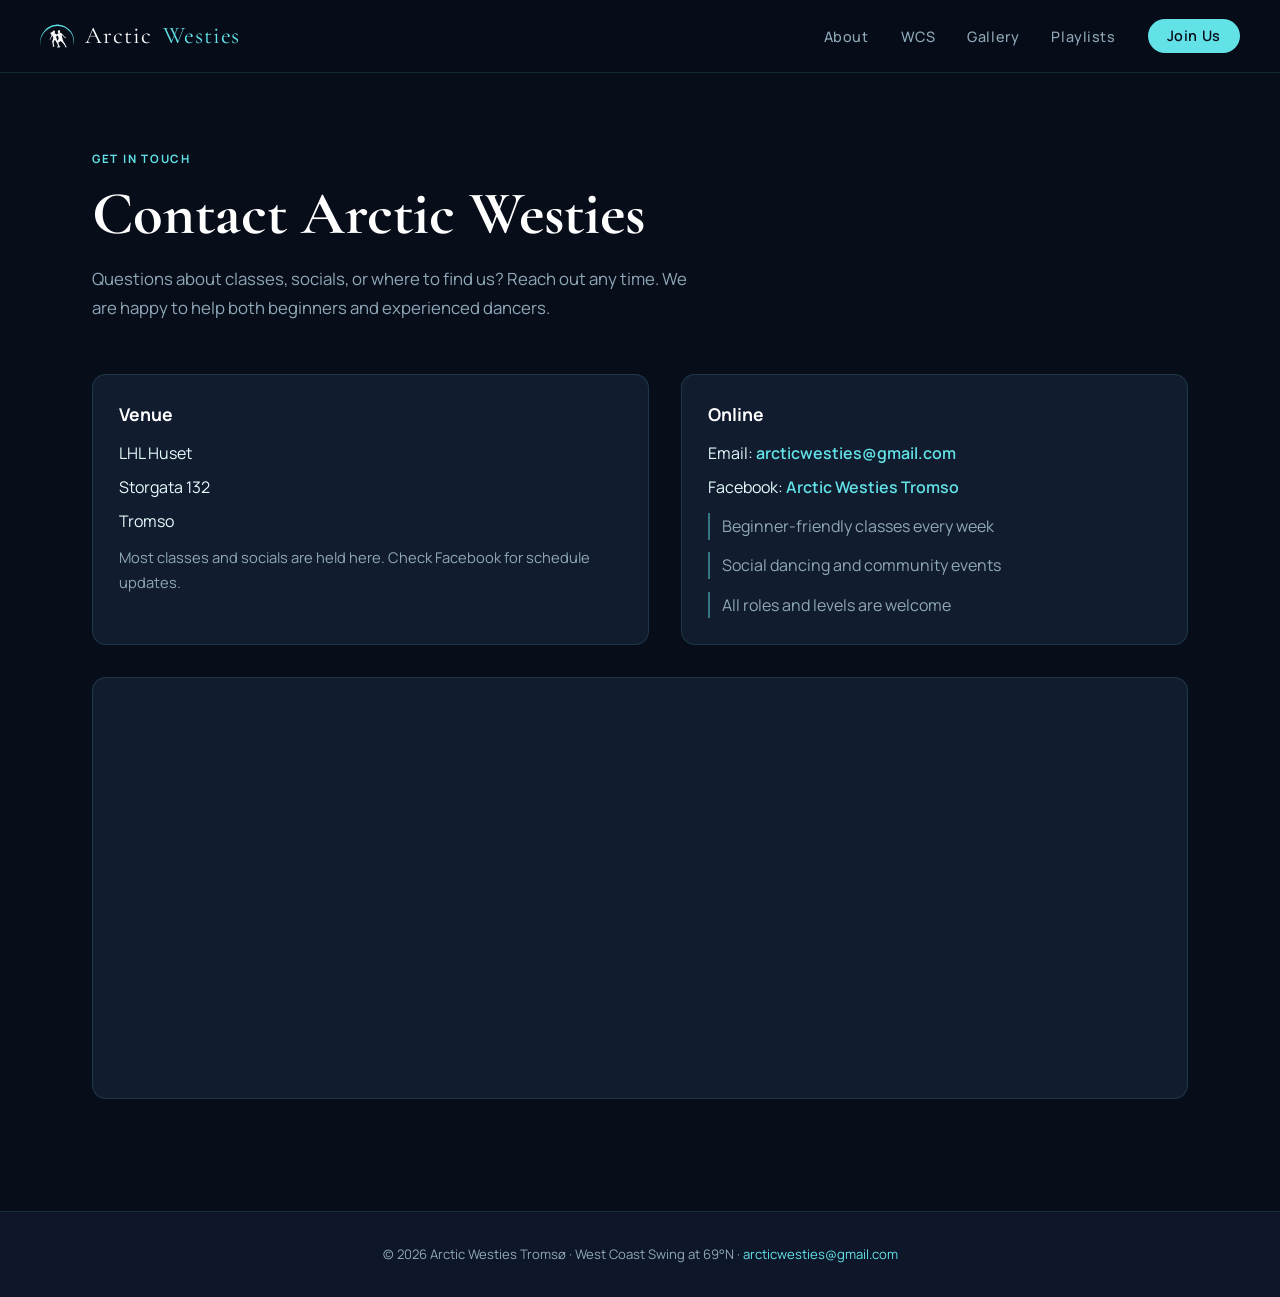
==== contact.html @ b232df4e "add contact page" ====
<!DOCTYPE html>
<html lang="en">
<head>
  <meta charset="UTF-8" />
  <meta name="viewport" content="width=device-width, initial-scale=1.0" />
  <title>Contact — Arctic Westies</title>
  <link rel="icon" type="image/svg+xml" href="favicon.svg" />
  <link rel="icon" type="image/x-icon" href="favicon.ico" />
  <link rel="preconnect" href="https://fonts.googleapis.com" />
  <link rel="preconnect" href="https://fonts.gstatic.com" crossorigin />
  <link href="https://fonts.googleapis.com/css2?family=Manrope:wght@300;400;500;600;700&family=Cormorant+Garamond:ital,wght@0,600;0,700;1,400;1,600&display=swap" rel="stylesheet" />
  <link rel="stylesheet" href="res/shared.css" />
  <style>
    .page-wrap {
      max-width: 1160px;
      margin-inline: auto;
      padding: 9rem 2rem 7rem;
    }

    .section-label {
      display: inline-block;
      font-size: 0.72rem;
      font-weight: 700;
      letter-spacing: 0.15em;
      text-transform: uppercase;
      color: var(--teal);
      margin-bottom: 0.8rem;
    }

    .page-title {
      font-family: 'Cormorant Garamond', serif;
      font-size: clamp(2.4rem, 5vw, 3.8rem);
      color: var(--white);
      line-height: 1.1;
      margin-bottom: 1rem;
    }

    .page-intro {
      color: var(--muted);
      font-size: 1.05rem;
      max-width: 620px;
      line-height: 1.75;
      margin-bottom: 3.2rem;
    }

    .contact-grid {
      display: grid;
      grid-template-columns: 1.1fr 1fr;
      gap: 2rem;
    }

    .contact-card {
      background: var(--card-bg);
      border: 1px solid rgba(var(--teal-rgb), 0.14);
      border-radius: var(--radius);
      padding: 1.6rem;
      transition: border-color var(--transition), transform var(--transition), box-shadow var(--transition);
    }

    .contact-card:hover {
      border-color: rgba(var(--teal-rgb), 0.4);
      transform: translateY(-3px);
      box-shadow: 0 12px 36px rgba(var(--teal-rgb), 0.1);
    }

    .contact-title {
      color: var(--white);
      font-size: 1.1rem;
      font-weight: 700;
      margin-bottom: 0.7rem;
    }

    .contact-line {
      color: var(--ice);
      margin-bottom: 0.45rem;
    }

    .contact-note {
      color: var(--muted);
      font-size: 0.92rem;
      line-height: 1.7;
    }

    .contact-link {
      color: var(--teal);
      text-decoration: none;
      font-weight: 600;
    }

    .contact-link:hover {
      text-decoration: underline;
    }

    .quick-list {
      list-style: none;
      display: grid;
      gap: 0.8rem;
      margin-top: 0.8rem;
    }

    .quick-list li {
      color: var(--muted);
      border-left: 2px solid rgba(var(--teal-rgb), 0.45);
      padding-left: 0.75rem;
    }

    .map-card {
      grid-column: 1 / -1;
      padding: 0;
      overflow: hidden;
    }

    .map-frame {
      width: 100%;
      height: 420px;
      border: 0;
      display: block;
      filter: saturate(0.95) contrast(1.02);
    }

    @media (max-width: 900px) {
      .contact-grid {
        grid-template-columns: 1fr;
      }
    }

    @media (max-width: 600px) {
      .page-wrap {
        padding: 8rem 1.25rem 5rem;
      }

      .map-frame {
        height: 320px;
      }
    }
  </style>
</head>
<body>
  <main class="page-wrap">
    <span class="section-label reveal">Get in touch</span>
    <h1 class="page-title reveal reveal-delay-1">Contact Arctic Westies</h1>
    <p class="page-intro reveal reveal-delay-2">
      Questions about classes, socials, or where to find us? Reach out any time.
      We are happy to help both beginners and experienced dancers.
    </p>

    <section class="contact-grid">
      <article class="contact-card reveal reveal-delay-1">
        <h2 class="contact-title">Venue</h2>
        <p class="contact-line">LHL Huset</p>
        <p class="contact-line">Storgata 132</p>
        <p class="contact-line">Tromso</p>
        <p class="contact-note" style="margin-top: 0.7rem;">
          Most classes and socials are held here. Check Facebook for schedule updates.
        </p>
      </article>

      <article class="contact-card reveal reveal-delay-2">
        <h2 class="contact-title">Online</h2>
        <p class="contact-line">
          Email: <a class="contact-link" href="mailto:arcticwesties@gmail.com">arcticwesties@gmail.com</a>
        </p>
        <p class="contact-line">
          Facebook:
          <a class="contact-link" href="https://www.facebook.com/profile.php?id=61551952885255" target="_blank" rel="noopener noreferrer">Arctic Westies Tromso</a>
        </p>
        <ul class="quick-list">
          <li>Beginner-friendly classes every week</li>
          <li>Social dancing and community events</li>
          <li>All roles and levels are welcome</li>
        </ul>
      </article>

      <article class="contact-card map-card reveal reveal-delay-2">
        <iframe
          class="map-frame"
          title="Map to LHL Huset Storgata 132 Tromso"
          loading="lazy"
          referrerpolicy="no-referrer-when-downgrade"
          src="https://www.google.com/maps?q=LHL+Huset+Storgata+132+Tromso&output=embed"
          allowfullscreen
        ></iframe>
      </article>
    </section>
  </main>

  <script src="res/shared.js"></script>
  <script>
    const reveals = document.querySelectorAll('.reveal');
    const observer = new IntersectionObserver(entries => {
      entries.forEach(e => {
        if (e.isIntersecting) {
          e.target.classList.add('visible');
          observer.unobserve(e.target);
        }
      });
    }, { threshold: 0.12 });
    reveals.forEach(el => observer.observe(el));
  </script>
</body>
</html>
---- res/shared.css ----
/* ── Reset & Tokens ─────────────────────────────── */
*, *::before, *::after { box-sizing: border-box; margin: 0; padding: 0; }

:root {
  --navy:      #080d1a;
  --navy-mid:  #0e1629;
  --teal:      #62e2e7;
  --teal-rgb:  98, 226, 231;
  --teal-dim:  #2faeb5;
  --aurora:    #a7f4f7;
  --aurora-rgb: 167, 244, 247;
  --ice:       #e4fbfc;
  --white:     #ffffff;
  --muted:     #8fa8b8;
  --card-bg:   #111c2e;
  --radius:    14px;
  --transition: 0.35s cubic-bezier(.4,0,.2,1);
}

html { scroll-behavior: smooth; }

body {
  font-family: 'Manrope', sans-serif;
  background: var(--navy);
  color: var(--ice);
  line-height: 1.65;
  overflow-x: hidden;
}

/* ── Nav ────────────────────────────────────────── */
nav {
  position: fixed;
  top: 0; left: 0; right: 0;
  z-index: 100;
  display: flex;
  align-items: center;
  justify-content: space-between;
  padding: 1rem 2.5rem;
  background: rgba(8, 13, 26, 0.7);
  backdrop-filter: blur(14px);
  -webkit-backdrop-filter: blur(14px);
  border-bottom: 1px solid rgba(var(--teal-rgb), 0.12);
}

.nav-logo {
  display: inline-flex;
  align-items: center;
  gap: 0.7rem;
  font-family: 'Cormorant Garamond', serif;
  font-size: 1.5rem;
  color: var(--white);
  text-decoration: none;
  letter-spacing: 0.04em;
}
.nav-logo-mark {
  width: 2.1rem;
  height: 2.1rem;
  flex-shrink: 0;
  display: block;
}
.nav-logo span { color: var(--teal); }

.nav-links {
  display: flex;
  gap: 2rem;
  list-style: none;
}
.nav-links a {
  color: var(--muted);
  text-decoration: none;
  font-size: 0.9rem;
  font-weight: 500;
  letter-spacing: 0.04em;
  transition: color var(--transition);
}
.nav-links a:hover, .nav-links a.active { color: var(--teal); }

.nav-cta {
  background: var(--teal);
  color: var(--navy) !important;
  padding: 0.45rem 1.2rem;
  border-radius: 50px;
  font-weight: 600 !important;
  transition: background var(--transition), transform var(--transition) !important;
}
.nav-cta:hover { background: var(--aurora) !important; transform: translateY(-1px); }

/* ── Footer ─────────────────────────────────────── */
footer {
  background: var(--navy-mid);
  border-top: 1px solid rgba(var(--teal-rgb), 0.1);
  padding: 2rem;
  text-align: center;
  color: var(--muted);
  font-size: 0.82rem;
}
footer a { color: var(--teal); text-decoration: none; }
footer a:hover { text-decoration: underline; }

/* ── Reveal ─────────────────────────────────────── */
.reveal {
  opacity: 0;
  transform: translateY(28px);
  transition: opacity 0.7s ease, transform 0.7s ease;
}
.reveal.visible {
  opacity: 1;
  transform: none;
}
.reveal-delay-1 { transition-delay: 0.1s; }
.reveal-delay-2 { transition-delay: 0.2s; }
.reveal-delay-3 { transition-delay: 0.3s; }
.reveal-delay-4 { transition-delay: 0.4s; }

/* ── Hamburger button ───────────────────────────── */
.nav-hamburger {
  display: none;
  flex-direction: column;
  justify-content: center;
  gap: 5px;
  width: 36px;
  height: 36px;
  background: none;
  border: none;
  cursor: pointer;
  padding: 4px;
  z-index: 200;
  flex-shrink: 0;
}
.nav-hamburger span {
  display: block;
  width: 100%;
  height: 2px;
  background: var(--ice);
  border-radius: 2px;
  transition: transform var(--transition), opacity var(--transition);
  transform-origin: center;
}
.nav-hamburger.open span:nth-child(1) { transform: translateY(7px) rotate(45deg); }
.nav-hamburger.open span:nth-child(2) { opacity: 0; }
.nav-hamburger.open span:nth-child(3) { transform: translateY(-7px) rotate(-45deg); }

/* ── Mobile menu overlay ────────────────────────── */
.nav-mobile-menu {
  display: none;
  position: fixed;
  inset: 0;
  z-index: 150;
  background: rgba(8, 13, 26, 0.97);
  backdrop-filter: blur(16px);
  -webkit-backdrop-filter: blur(16px);
  flex-direction: column;
  align-items: center;
  justify-content: center;
  gap: 2rem;
}
.nav-mobile-menu.open { display: flex; }
.nav-mobile-menu a {
  color: var(--ice);
  text-decoration: none;
  font-size: 1.6rem;
  font-family: 'Cormorant Garamond', serif;
  font-weight: 600;
  letter-spacing: 0.04em;
  transition: color var(--transition);
}
.nav-mobile-menu a:hover { color: var(--teal); }
.nav-mobile-menu .nav-cta {
  background: var(--teal);
  color: var(--navy) !important;
  padding: 0.6rem 1.8rem;
  border-radius: 50px;
  font-family: 'Manrope', sans-serif;
  font-size: 1rem;
  font-weight: 700;
}
.nav-mobile-menu .nav-cta:hover { background: var(--aurora) !important; }
.nav-mobile-close {
  position: absolute;
  top: 1.2rem;
  right: 1.5rem;
  background: none;
  border: none;
  color: var(--muted);
  font-size: 2rem;
  line-height: 1;
  cursor: pointer;
  transition: color var(--transition);
}
.nav-mobile-close:hover { color: var(--teal); }

/* ── Responsive ─────────────────────────────────── */
@media (max-width: 900px) {
  nav { padding: 1rem 1.5rem; }
  .nav-links { display: none; }
  .nav-hamburger { display: flex; }
}

@media (max-width: 600px) {
  .page-wrap { padding: 8rem 1.25rem 5rem; }
  .playlists-grid { grid-template-columns: 1fr; }
}
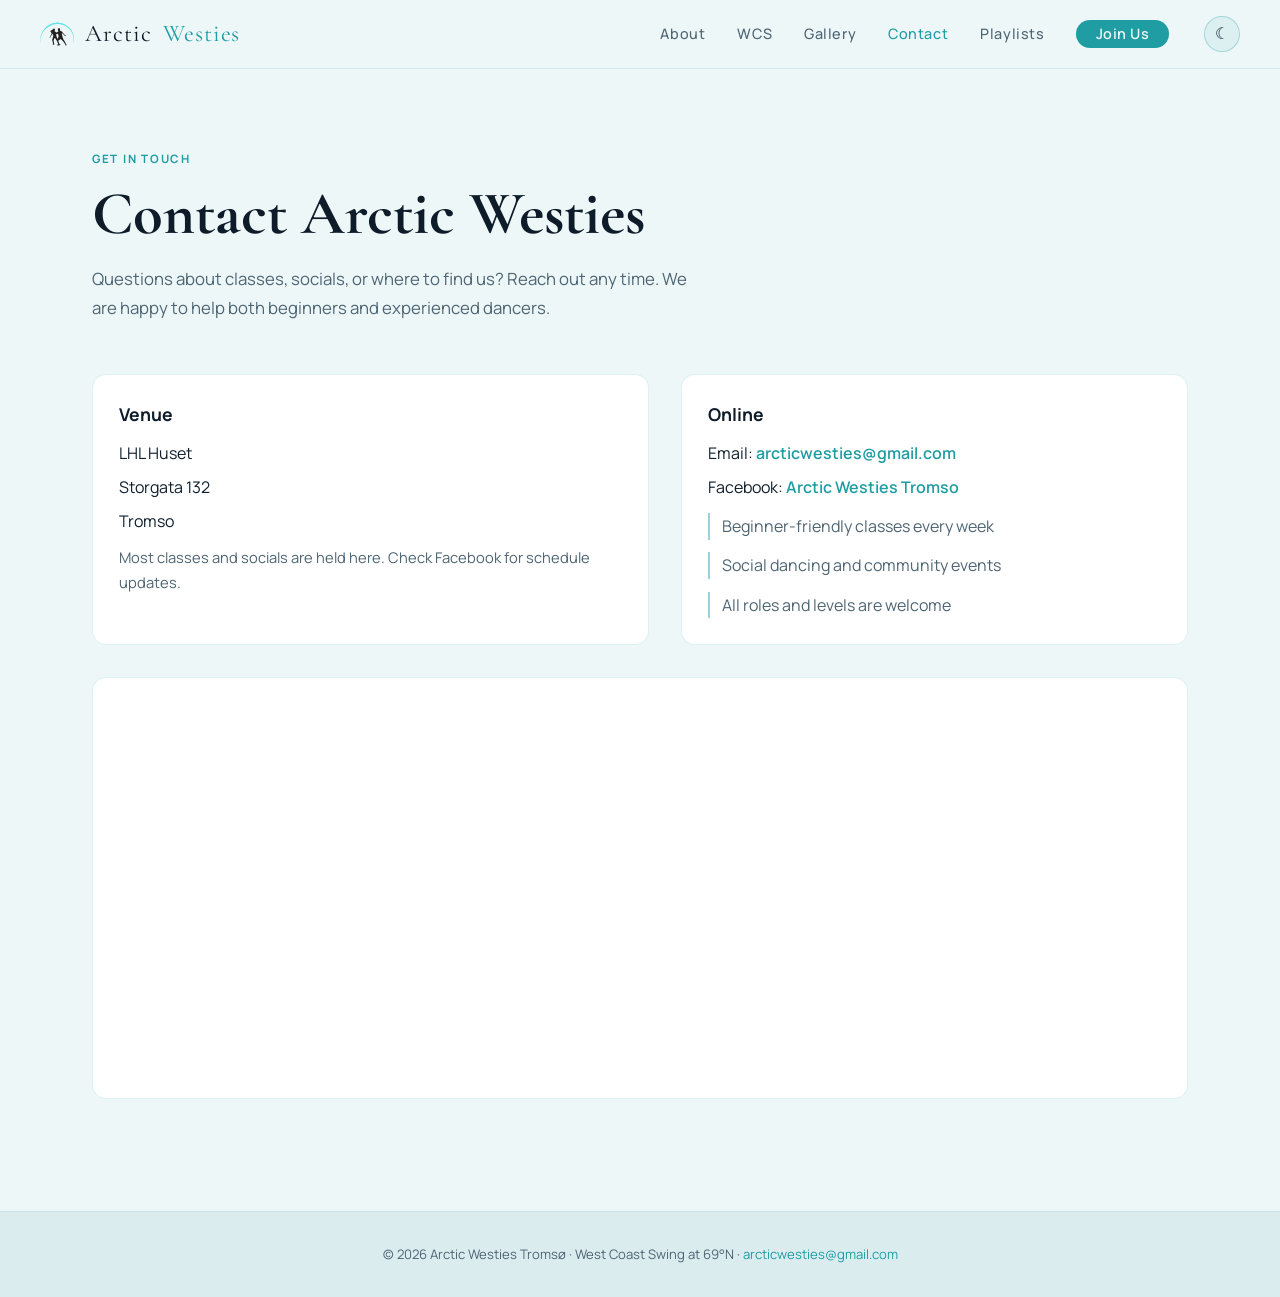
==== commit 332983d5: "fix menu on mobile" ====
--- a/contact.html
+++ b/contact.html
@@ -9,7 +9,7 @@
   <link rel="preconnect" href="https://fonts.googleapis.com" />
   <link rel="preconnect" href="https://fonts.gstatic.com" crossorigin />
   <link href="https://fonts.googleapis.com/css2?family=Manrope:wght@300;400;500;600;700&family=Cormorant+Garamond:ital,wght@0,600;0,700;1,400;1,600&display=swap" rel="stylesheet" />
-  <link rel="stylesheet" href="res/shared.css" />
+  <link rel="stylesheet" href="res/shared.css?v=20260511" />
   <style>
     .page-wrap {
       max-width: 1160px;
@@ -184,7 +184,7 @@
     </section>
   </main>
 
-  <script src="res/shared.js"></script>
+  <script src="res/shared.js?v=20260511"></script>
   <script>
     const reveals = document.querySelectorAll('.reveal');
     const observer = new IntersectionObserver(entries => {
--- a/res/shared.css
+++ b/res/shared.css
@@ -15,6 +15,24 @@
   --card-bg:   #111c2e;
   --radius:    14px;
   --transition: 0.35s cubic-bezier(.4,0,.2,1);
+  --nav-overlay: rgba(8, 13, 26, 0.7);
+  --mobile-overlay: rgba(8, 13, 26, 0.97);
+}
+
+[data-theme="light"] {
+  --navy:      #edf7f8;
+  --navy-mid:  #dbecef;
+  --teal:      #1f9da3;
+  --teal-rgb:  31, 157, 163;
+  --teal-dim:  #187f84;
+  --aurora:    #66ccd2;
+  --aurora-rgb: 102, 204, 210;
+  --ice:       #10202d;
+  --white:     #0e1c2a;
+  --muted:     #4e6574;
+  --card-bg:   #ffffff;
+  --nav-overlay: rgba(237, 247, 248, 0.92);
+  --mobile-overlay: rgba(237, 247, 248, 0.98);
 }
 
 html { scroll-behavior: smooth; }
@@ -36,7 +54,7 @@
   align-items: center;
   justify-content: space-between;
   padding: 1rem 2.5rem;
-  background: rgba(8, 13, 26, 0.7);
+  background: var(--nav-overlay);
   backdrop-filter: blur(14px);
   -webkit-backdrop-filter: blur(14px);
   border-bottom: 1px solid rgba(var(--teal-rgb), 0.12);
@@ -46,6 +64,7 @@
   display: inline-flex;
   align-items: center;
   gap: 0.7rem;
+  line-height: 1;
   font-family: 'Cormorant Garamond', serif;
   font-size: 1.5rem;
   color: var(--white);
@@ -62,10 +81,18 @@
 
 .nav-links {
   display: flex;
+  align-items: center;
   gap: 2rem;
   list-style: none;
 }
+.nav-links li {
+  display: flex;
+  align-items: center;
+}
 .nav-links a {
+  display: inline-flex;
+  align-items: center;
+  line-height: 1;
   color: var(--muted);
   text-decoration: none;
   font-size: 0.9rem;
@@ -75,7 +102,33 @@
 }
 .nav-links a:hover, .nav-links a.active { color: var(--teal); }
 
+.theme-switch {
+  display: inline-flex;
+  align-items: center;
+  justify-content: center;
+  width: 2.25rem;
+  height: 2.25rem;
+  margin-left: 0.2rem;
+  border: 1px solid rgba(var(--teal-rgb), 0.3);
+  border-radius: 999px;
+  background: rgba(var(--teal-rgb), 0.08);
+  color: var(--ice);
+  cursor: pointer;
+  transition: background var(--transition), border-color var(--transition), transform var(--transition);
+}
+.theme-switch:hover {
+  background: rgba(var(--teal-rgb), 0.2);
+  border-color: rgba(var(--teal-rgb), 0.6);
+  transform: translateY(-1px);
+}
+.theme-switch-icon {
+  font-size: 1rem;
+  line-height: 1;
+}
+
 .nav-cta {
+  display: inline-flex;
+  align-items: center;
   background: var(--teal);
   color: var(--navy) !important;
   padding: 0.45rem 1.2rem;
@@ -146,7 +199,7 @@
   position: fixed;
   inset: 0;
   z-index: 150;
-  background: rgba(8, 13, 26, 0.97);
+  background: var(--mobile-overlay);
   backdrop-filter: blur(16px);
   -webkit-backdrop-filter: blur(16px);
   flex-direction: column;
@@ -175,6 +228,15 @@
   font-weight: 700;
 }
 .nav-mobile-menu .nav-cta:hover { background: var(--aurora) !important; }
+.nav-mobile-menu .theme-switch {
+  width: auto;
+  height: auto;
+  border-radius: 50px;
+  padding: 0.6rem 1.2rem;
+  font-family: 'Manrope', sans-serif;
+  font-size: 1rem;
+  font-weight: 700;
+}
 .nav-mobile-close {
   position: absolute;
   top: 1.2rem;
@@ -194,6 +256,7 @@
   nav { padding: 1rem 1.5rem; }
   .nav-links { display: none; }
   .nav-hamburger { display: flex; }
+  nav .theme-switch { display: none; }
 }
 
 @media (max-width: 600px) {
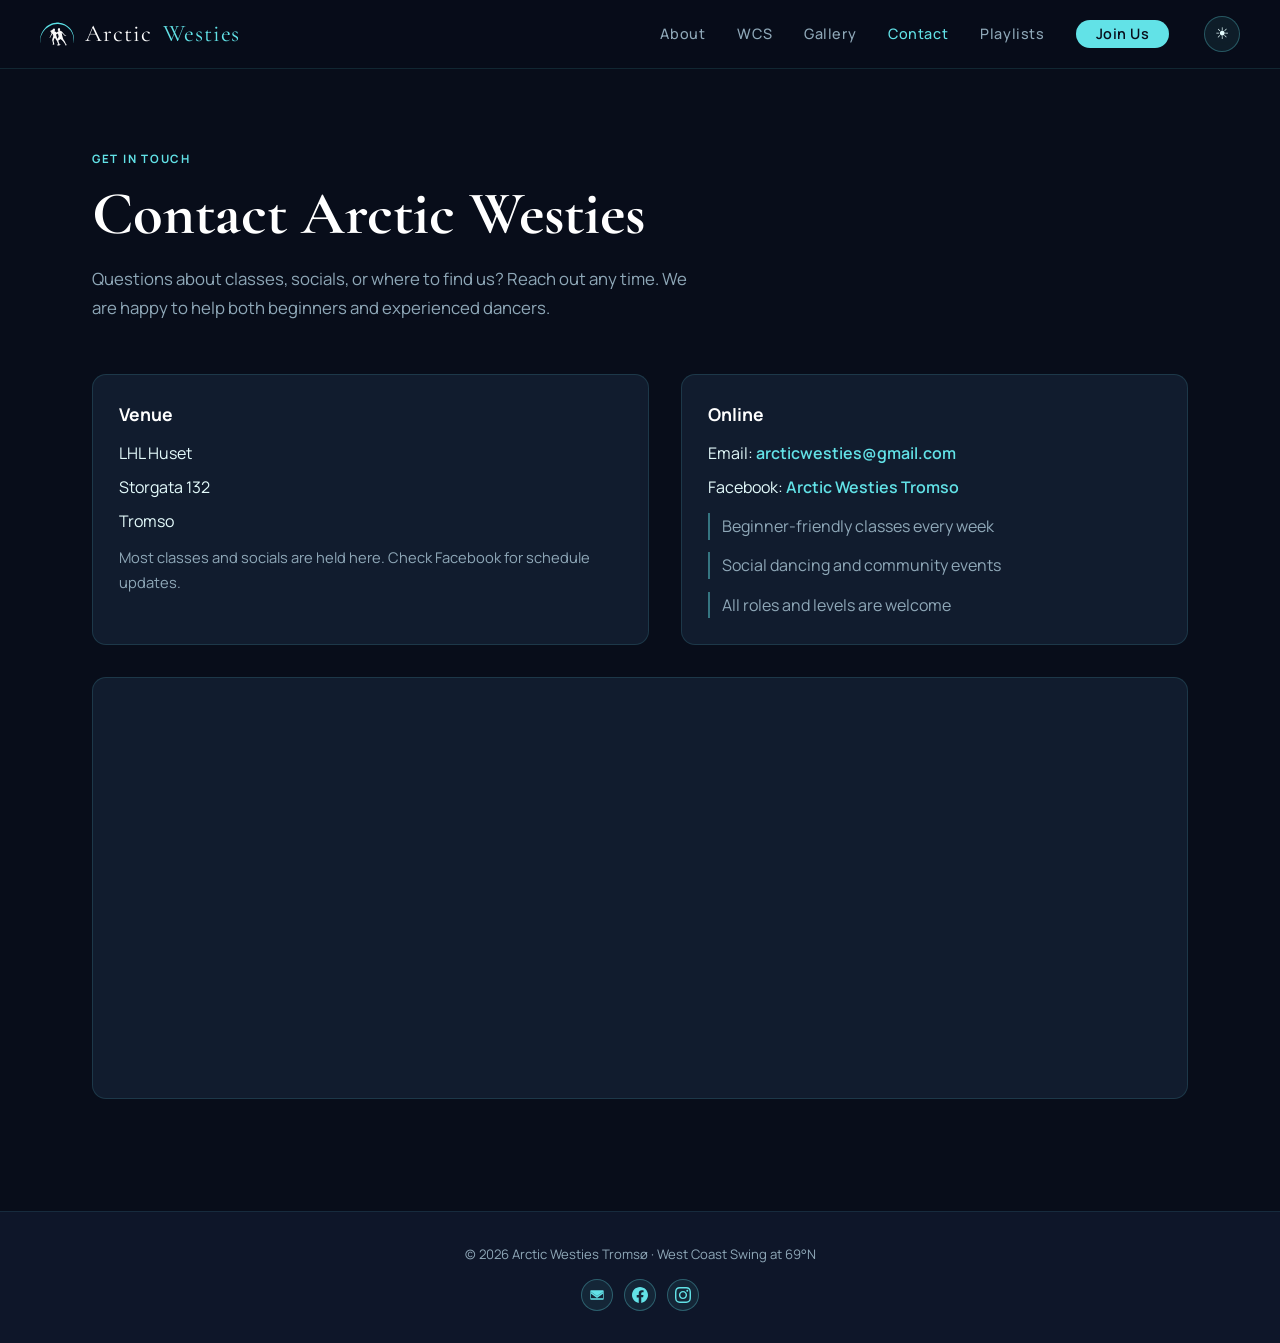
==== commit d9168d00: "add favicon" ====
--- a/contact.html
+++ b/contact.html
@@ -4,7 +4,6 @@
   <meta charset="UTF-8" />
   <meta name="viewport" content="width=device-width, initial-scale=1.0" />
   <title>Contact — Arctic Westies</title>
-  <link rel="icon" type="image/svg+xml" href="favicon.svg" />
   <link rel="icon" type="image/x-icon" href="favicon.ico" />
   <link rel="preconnect" href="https://fonts.googleapis.com" />
   <link rel="preconnect" href="https://fonts.gstatic.com" crossorigin />
--- a/res/shared.css
+++ b/res/shared.css
@@ -147,6 +147,38 @@
   color: var(--muted);
   font-size: 0.82rem;
 }
+.footer-meta {
+  margin-bottom: 0.85rem;
+}
+.footer-social {
+  display: flex;
+  justify-content: center;
+  align-items: center;
+  gap: 0.7rem;
+}
+.footer-social-link {
+  display: inline-flex;
+  align-items: center;
+  justify-content: center;
+  width: 2rem;
+  height: 2rem;
+  border-radius: 999px;
+  border: 1px solid rgba(var(--teal-rgb), 0.3);
+  background: rgba(var(--teal-rgb), 0.08);
+  color: var(--teal);
+  transition: transform var(--transition), background var(--transition), border-color var(--transition), color var(--transition);
+}
+.footer-social-link svg {
+  width: 1rem;
+  height: 1rem;
+  fill: currentColor;
+}
+.footer-social-link:hover {
+  transform: translateY(-1px);
+  color: var(--aurora);
+  border-color: rgba(var(--teal-rgb), 0.6);
+  background: rgba(var(--teal-rgb), 0.18);
+}
 footer a { color: var(--teal); text-decoration: none; }
 footer a:hover { text-decoration: underline; }
 
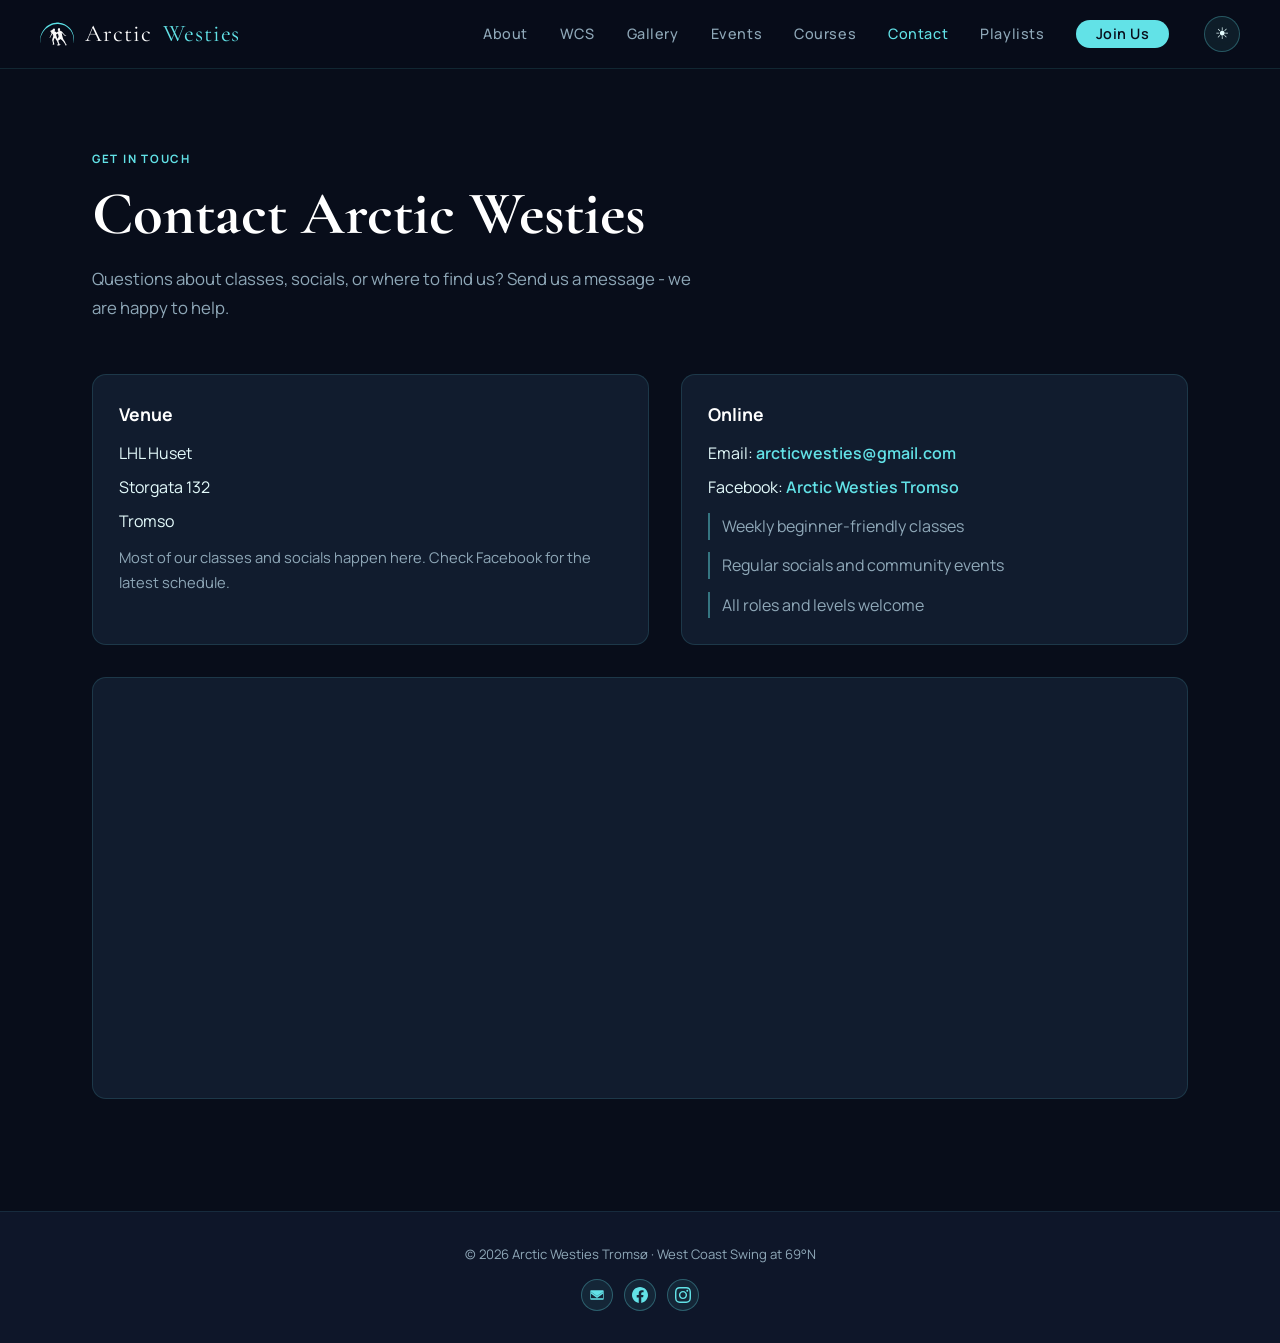
==== commit b4305bec: "add event description" ====
--- a/contact.html
+++ b/contact.html
@@ -3,7 +3,7 @@
 <head>
   <meta charset="UTF-8" />
   <meta name="viewport" content="width=device-width, initial-scale=1.0" />
-  <title>Contact — Arctic Westies</title>
+  <title>Contact - Arctic Westies</title>
   <link rel="icon" type="image/x-icon" href="favicon.ico" />
   <link rel="preconnect" href="https://fonts.googleapis.com" />
   <link rel="preconnect" href="https://fonts.gstatic.com" crossorigin />
@@ -139,8 +139,8 @@
     <span class="section-label reveal">Get in touch</span>
     <h1 class="page-title reveal reveal-delay-1">Contact Arctic Westies</h1>
     <p class="page-intro reveal reveal-delay-2">
-      Questions about classes, socials, or where to find us? Reach out any time.
-      We are happy to help both beginners and experienced dancers.
+      Questions about classes, socials, or where to find us?
+      Send us a message - we are happy to help.
     </p>
 
     <section class="contact-grid">
@@ -150,7 +150,8 @@
         <p class="contact-line">Storgata 132</p>
         <p class="contact-line">Tromso</p>
         <p class="contact-note" style="margin-top: 0.7rem;">
-          Most classes and socials are held here. Check Facebook for schedule updates.
+          Most of our classes and socials happen here.
+          Check Facebook for the latest schedule.
         </p>
       </article>
 
@@ -164,9 +165,9 @@
           <a class="contact-link" href="https://www.facebook.com/profile.php?id=61551952885255" target="_blank" rel="noopener noreferrer">Arctic Westies Tromso</a>
         </p>
         <ul class="quick-list">
-          <li>Beginner-friendly classes every week</li>
-          <li>Social dancing and community events</li>
-          <li>All roles and levels are welcome</li>
+          <li>Weekly beginner-friendly classes</li>
+          <li>Regular socials and community events</li>
+          <li>All roles and levels welcome</li>
         </ul>
       </article>
 
